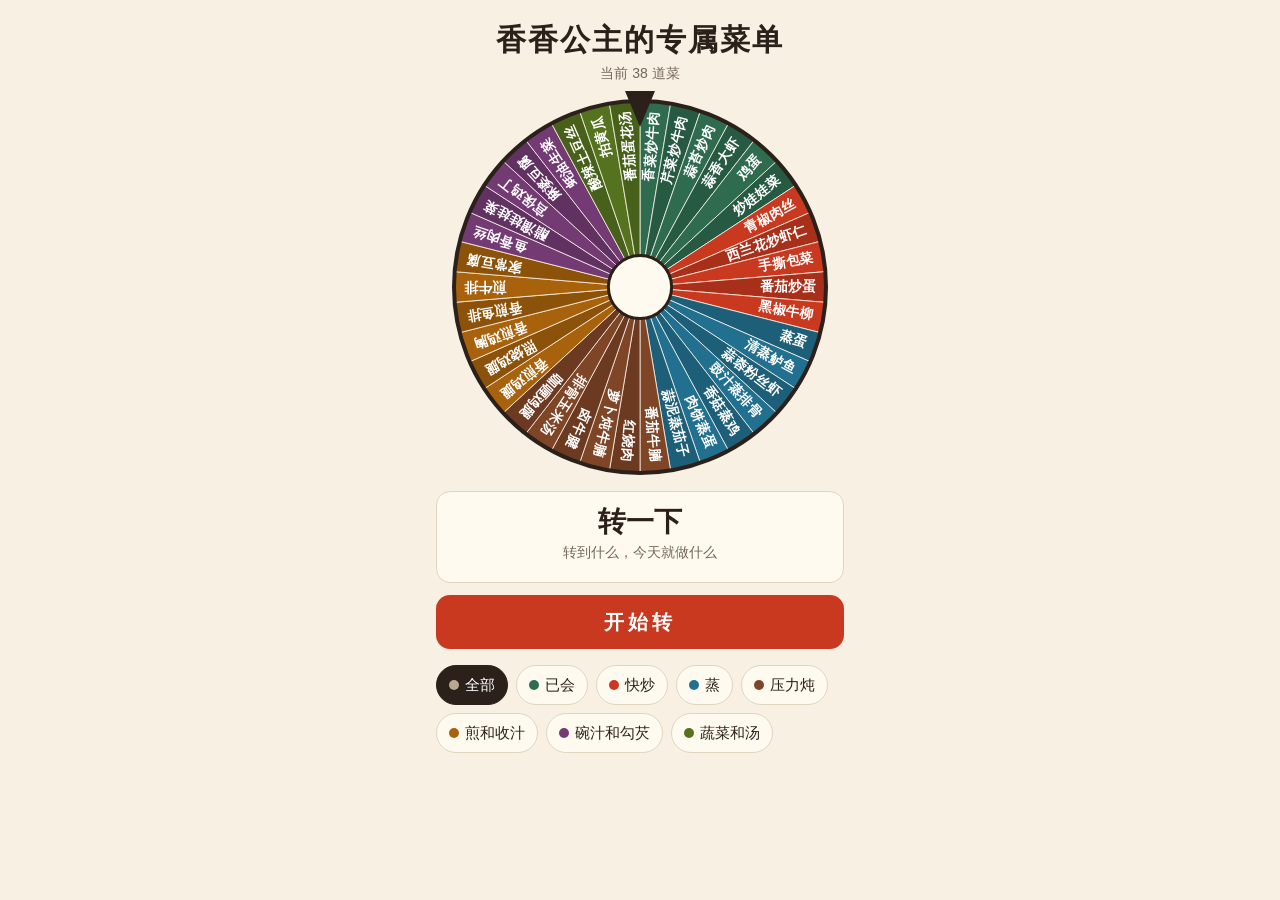
==== index.html @ 1a9fc50e "Rename page and remove ulcer filter Co-Authored-By: Claude Opus 5.5 <noreply@anthropic.com>" ====
<!doctype html>
<html lang="zh-CN">
<head>
<meta charset="utf-8">
<meta name="viewport" content="width=device-width, initial-scale=1, viewport-fit=cover">
<title>香香公主的专属菜单</title>
<style>
  :root {
    --bg: #f7f0e3;
    --ink: #2b211a;
    --muted: #75675a;
    --card: #fffaf0;
    --line: #e2d5bf;
    --accent: #c8391f;
  }
  * { box-sizing: border-box; -webkit-tap-highlight-color: transparent; }
  html { -webkit-text-size-adjust: 100%; }
  body {
    margin: 0;
    background: var(--bg);
    color: var(--ink);
    font-family: -apple-system, BlinkMacSystemFont, "PingFang SC", "Microsoft YaHei", sans-serif;
  }
  main {
    max-width: 440px;
    margin: 0 auto;
    padding: 20px 16px calc(24px + env(safe-area-inset-bottom));
  }
  h1 { margin: 0; font-size: 30px; letter-spacing: 2px; text-align: center; }
  .count { margin: 4px 0 14px; color: var(--muted); font-size: 14px; text-align: center; }
  .wheel-wrap { position: relative; width: 100%; max-width: 380px; margin: 0 auto; }
  canvas { display: block; width: 100%; aspect-ratio: 1; }
  .pointer {
    position: absolute;
    top: -6px;
    left: 50%;
    width: 30px;
    height: 36px;
    transform: translateX(-50%);
    background: var(--ink);
    clip-path: polygon(0 0, 100% 0, 50% 100%);
  }
  .result {
    min-height: 92px;
    margin-top: 14px;
    padding: 12px 16px;
    background: var(--card);
    border: 1px solid var(--line);
    border-radius: 14px;
    text-align: center;
  }
  .result .name { font-size: 28px; font-weight: 700; line-height: 1.3; }
  .result .sub { margin-top: 2px; color: var(--muted); font-size: 14px; line-height: 1.5; }
  #spin {
    width: 100%;
    height: 54px;
    margin-top: 12px;
    border: 0;
    border-radius: 14px;
    background: var(--accent);
    color: #fff;
    font: inherit;
    font-size: 20px;
    font-weight: 700;
    letter-spacing: 4px;
  }
  #spin:disabled { opacity: .55; }
  .chips { display: flex; flex-wrap: wrap; gap: 8px; margin-top: 16px; }
  .chip {
    display: inline-flex;
    align-items: center;
    gap: 6px;
    min-height: 40px;
    padding: 0 12px;
    border: 1px solid var(--line);
    border-radius: 20px;
    background: var(--card);
    color: var(--ink);
    font: inherit;
    font-size: 15px;
  }
  .chip i { width: 10px; height: 10px; border-radius: 50%; background: var(--c); }
  .chip[aria-pressed="true"] { background: var(--ink); border-color: var(--ink); color: #fff; }
  .chip:disabled { opacity: .55; }
  :focus-visible { outline: 3px solid #2b7a99; outline-offset: 2px; }
</style>
</head>
<body>
<main>
  <h1>香香公主的专属菜单</h1>
  <p class="count" id="count"></p>

  <div class="wheel-wrap">
    <canvas id="wheel" role="img" aria-label="菜品转盘"></canvas>
    <div class="pointer" aria-hidden="true"></div>
  </div>

  <div class="result" aria-live="polite">
    <div class="name" id="name">转一下</div>
    <div class="sub" id="sub">转到什么，今天就做什么</div>
  </div>

  <button id="spin" type="button">开始转</button>

  <div class="chips" id="chips"></div>
</main>

<script>
const CATEGORIES = [
  { name: "已会", color: "#2f6b4f", dishes: ["香菜炒牛肉", "芹菜炒牛肉", "蒜苔炒肉", "蒜香大虾", "鸡蛋", "炒娃娃菜"] },
  { name: "快炒", color: "#c8391f", dishes: ["青椒肉丝", "西兰花炒虾仁", "手撕包菜", "番茄炒蛋", "黑椒牛柳"] },
  { name: "蒸", color: "#22708f", dishes: ["蒸蛋", "清蒸鲈鱼", "蒜蓉粉丝虾", "豉汁蒸排骨", "香菇蒸鸡", "肉饼蒸蛋", "蒜泥蒸茄子"] },
  { name: "压力炖", color: "#7f4527", dishes: ["番茄牛腩", "红烧肉", "萝卜炖牛腩", "卤牛腱", "排骨玉米汤", "咖喱鸡腿"] },
  { name: "煎和收汁", color: "#a8620b", dishes: ["香煎鸡腿", "照烧鸡腿", "香煎鸡胸", "香煎鱼排", "煎牛排", "家常豆腐"] },
  { name: "碗汁和勾芡", color: "#743a74", dishes: ["鱼香肉丝", "醋溜娃娃菜", "宫保鸡丁", "麻婆豆腐", "蚝油生菜"] },
  { name: "蔬菜和汤", color: "#55721f", dishes: ["酸辣土豆丝", "拍黄瓜", "番茄蛋花汤"] },
];

const ALL_DISHES = CATEGORIES.flatMap(c => c.dishes.map(d => ({
  name: d,
  category: c.name,
  color: c.color,
})));

const TAU = Math.PI * 2;
const canvas = document.getElementById("wheel");
const ctx = canvas.getContext("2d");
const nameEl = document.getElementById("name");
const subEl = document.getElementById("sub");
const countEl = document.getElementById("count");
const spinBtn = document.getElementById("spin");
const chipsEl = document.getElementById("chips");

const state = { category: "全部", rot: 0, spinning: false, size: 0 };
let current = [];

function loadPrefs() {
  try {
    const saved = JSON.parse(localStorage.getItem("what-to-eat") || "{}");
    if (saved.category === "全部" || CATEGORIES.some(c => c.name === saved.category)) state.category = saved.category;
  } catch (e) {}
}

function savePrefs() {
  try {
    localStorage.setItem("what-to-eat", JSON.stringify({ category: state.category }));
  } catch (e) {}
}

function filterDishes() {
  current = ALL_DISHES.filter(d => state.category === "全部" || d.category === state.category);
  countEl.textContent = "当前 " + current.length + " 道菜";
}

function draw() {
  const size = state.size;
  if (!size) return;
  const c = size / 2, r = c - 4, n = current.length, step = TAU / n;
  ctx.setTransform(canvas.width / size, 0, 0, canvas.height / size, 0, 0);
  ctx.clearRect(0, 0, size, size);

  for (let i = 0; i < n; i++) {
    const a = -Math.PI / 2 + state.rot + i * step;
    ctx.beginPath();
    ctx.moveTo(c, c);
    ctx.arc(c, c, r, a, a + step);
    ctx.closePath();
    ctx.fillStyle = current[i].color;
    ctx.fill();
    if (i % 2) { ctx.fillStyle = "rgba(0,0,0,.16)"; ctx.fill(); }
    ctx.strokeStyle = "rgba(255,250,240,.75)";
    ctx.lineWidth = 1;
    ctx.stroke();

    const textEnd = r - 10;
    const textMax = textEnd - r * 0.24;
    const longest = Math.max(...current.map(d => d.name.length));
    let font = Math.min(20, textEnd * step / (1.15 + longest * step));
    ctx.save();
    ctx.translate(c, c);
    ctx.rotate(a + step / 2);
    ctx.textAlign = "right";
    ctx.textBaseline = "middle";
    ctx.fillStyle = "#fff";
    ctx.font = "600 " + font + "px -apple-system, 'PingFang SC', 'Microsoft YaHei', sans-serif";
    const w = ctx.measureText(current[i].name).width;
    if (w > textMax) {
      font = Math.max(9, font * textMax / w);
      ctx.font = "600 " + font + "px -apple-system, 'PingFang SC', 'Microsoft YaHei', sans-serif";
    }
    ctx.fillText(current[i].name, textEnd, 0);
    ctx.restore();
  }

  ctx.beginPath();
  ctx.arc(c, c, r, 0, TAU);
  ctx.strokeStyle = "#2b211a";
  ctx.lineWidth = 4;
  ctx.stroke();

  ctx.beginPath();
  ctx.arc(c, c, r * 0.17, 0, TAU);
  ctx.fillStyle = "#fffaf0";
  ctx.fill();
  ctx.strokeStyle = "#2b211a";
  ctx.lineWidth = 3;
  ctx.stroke();
}

function resize() {
  const size = canvas.getBoundingClientRect().width;
  if (!size) return;
  const dpr = Math.min(window.devicePixelRatio || 1, 3);
  state.size = size;
  canvas.width = Math.round(size * dpr);
  canvas.height = Math.round(size * dpr);
  draw();
}

function setBusy(busy) {
  state.spinning = busy;
  spinBtn.disabled = busy;
  chipsEl.querySelectorAll("button").forEach(b => { b.disabled = busy; });
  spinBtn.textContent = busy ? "转动中" : "再转一次";
}

function showResult(dish) {
  nameEl.textContent = dish.name;
  subEl.textContent = dish.category;
}

function resetResult() {
  nameEl.textContent = "转一下";
  subEl.textContent = "转到什么，今天就做什么";
  spinBtn.textContent = "开始转";
}

function spin() {
  if (state.spinning || !current.length) return;
  const n = current.length, step = TAU / n;
  const pick = Math.floor(Math.random() * n);
  const offset = (0.5 + (Math.random() - 0.5) * 0.7) * step;
  const reduced = window.matchMedia("(prefers-reduced-motion: reduce)").matches;
  const turns = reduced ? 0 : 5 + Math.floor(Math.random() * 3);
  const delta = (((-pick * step - offset - state.rot) % TAU) + TAU) % TAU;
  const start = state.rot;
  const distance = turns * TAU + delta;
  const duration = reduced ? 1 : 4200;
  const t0 = performance.now();

  setBusy(true);
  nameEl.textContent = "……";
  subEl.textContent = "看看今天吃什么";

  function frame(now) {
    const p = Math.min(1, (now - t0) / duration);
    state.rot = start + distance * (1 - Math.pow(1 - p, 4));
    draw();
    if (p < 1) { requestAnimationFrame(frame); return; }
    state.rot = ((state.rot % TAU) + TAU) % TAU;
    setBusy(false);
    showResult(current[pick]);
  }
  requestAnimationFrame(frame);
}

function renderChips() {
  chipsEl.innerHTML = "";
  [{ name: "全部", color: "#b9a88f" }].concat(CATEGORIES).forEach(cat => {
    const b = document.createElement("button");
    b.type = "button";
    b.className = "chip";
    b.setAttribute("aria-pressed", String(state.category === cat.name));
    b.style.setProperty("--c", cat.color);
    const dot = document.createElement("i");
    b.append(dot, cat.name);
    b.addEventListener("click", () => {
      state.category = cat.name;
      applyFilter();
      renderChips();
    });
    chipsEl.appendChild(b);
  });
}

function applyFilter() {
  filterDishes();
  savePrefs();
  resetResult();
  draw();
}

loadPrefs();
spinBtn.addEventListener("click", spin);
filterDishes();
renderChips();
resize();
if ("ResizeObserver" in window) new ResizeObserver(resize).observe(canvas);
else window.addEventListener("resize", resize);
</script>
</body>
</html>
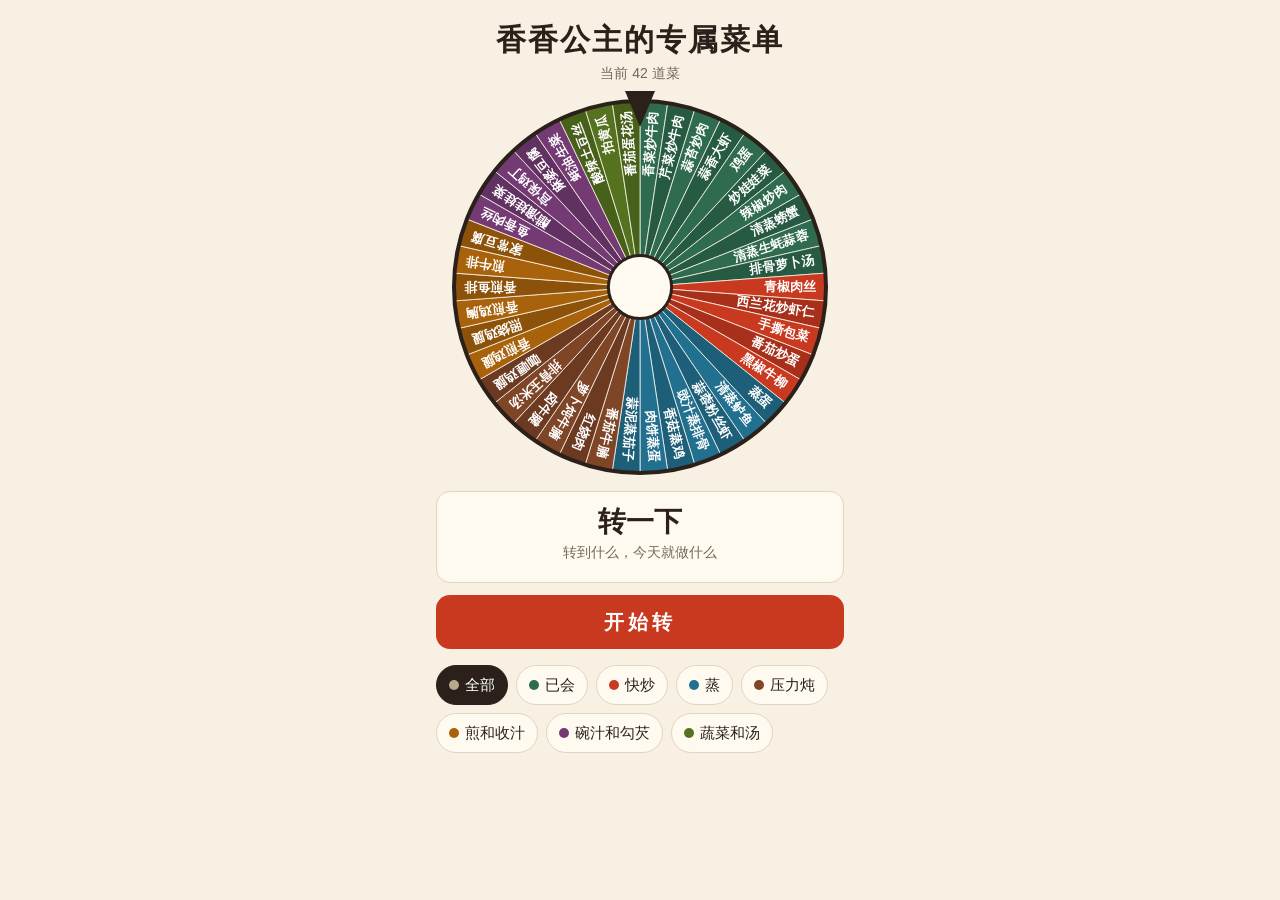
==== commit 4dd2da6b: "Add four dishes to the known menu" ====
--- a/index.html
+++ b/index.html
@@ -107,7 +107,7 @@
 
 <script>
 const CATEGORIES = [
-  { name: "已会", color: "#2f6b4f", dishes: ["香菜炒牛肉", "芹菜炒牛肉", "蒜苔炒肉", "蒜香大虾", "鸡蛋", "炒娃娃菜"] },
+  { name: "已会", color: "#2f6b4f", dishes: ["香菜炒牛肉", "芹菜炒牛肉", "蒜苔炒肉", "蒜香大虾", "鸡蛋", "炒娃娃菜", "辣椒炒肉", "清蒸螃蟹", "清蒸生蚝蒜蓉", "排骨萝卜汤"] },
   { name: "快炒", color: "#c8391f", dishes: ["青椒肉丝", "西兰花炒虾仁", "手撕包菜", "番茄炒蛋", "黑椒牛柳"] },
   { name: "蒸", color: "#22708f", dishes: ["蒸蛋", "清蒸鲈鱼", "蒜蓉粉丝虾", "豉汁蒸排骨", "香菇蒸鸡", "肉饼蒸蛋", "蒜泥蒸茄子"] },
   { name: "压力炖", color: "#7f4527", dishes: ["番茄牛腩", "红烧肉", "萝卜炖牛腩", "卤牛腱", "排骨玉米汤", "咖喱鸡腿"] },
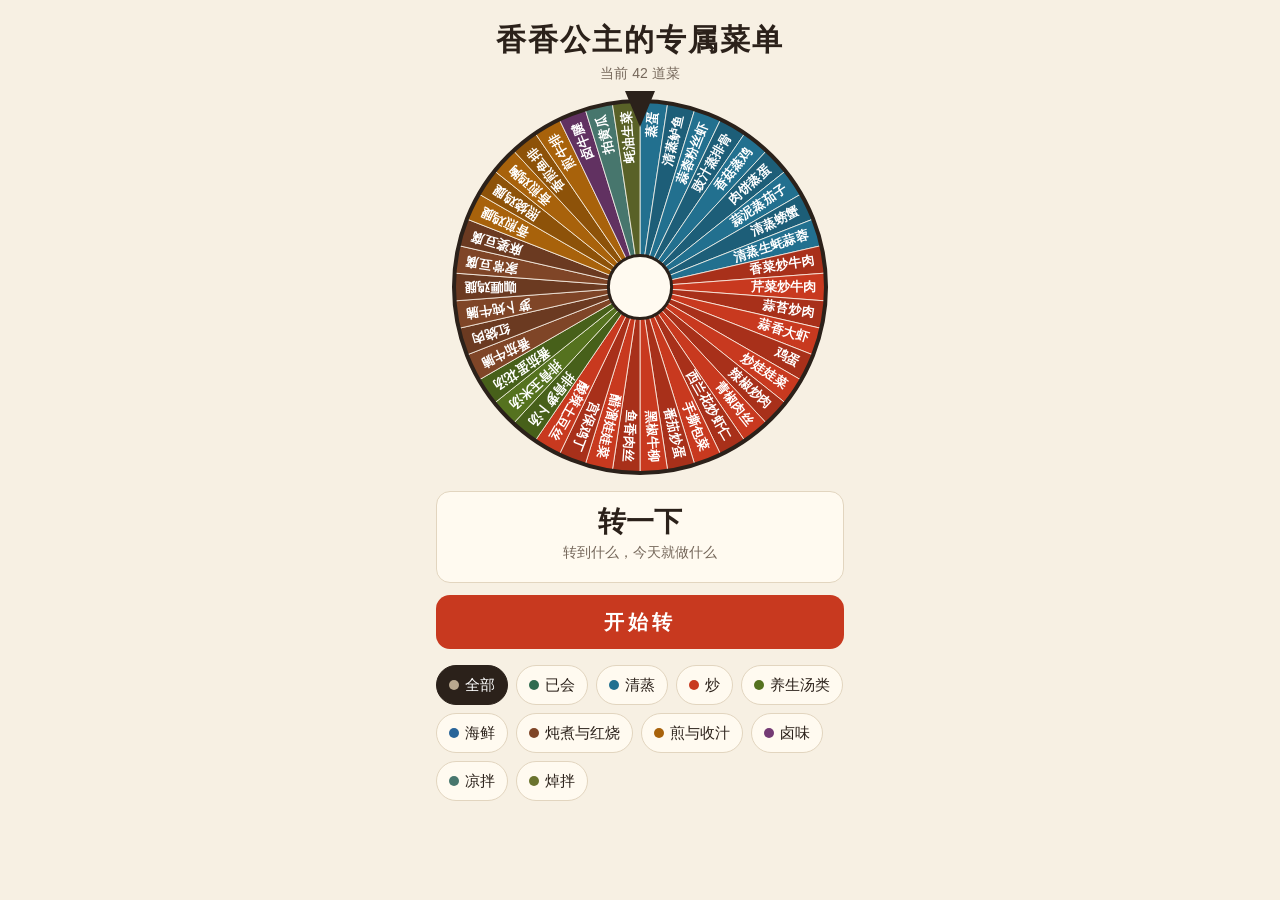
==== commit 3c658be5: "Categorize dishes and add photos and recipes" ====
--- a/index.html
+++ b/index.html
@@ -51,6 +51,28 @@
   }
   .result .name { font-size: 28px; font-weight: 700; line-height: 1.3; }
   .result .sub { margin-top: 2px; color: var(--muted); font-size: 14px; line-height: 1.5; }
+  .result .photo {
+    display: block;
+    width: 100%;
+    max-width: 240px;
+    aspect-ratio: 1;
+    margin: 10px auto 0;
+    border-radius: 10px;
+    object-fit: cover;
+  }
+  .result .photo[hidden] { display: none; }
+  .recipe {
+    margin-top: 12px;
+    padding-top: 10px;
+    border-top: 1px solid var(--line);
+    text-align: left;
+    line-height: 1.55;
+    overflow-wrap: anywhere;
+  }
+  .recipe summary { cursor: pointer; font-weight: 700; }
+  .recipe ol { margin: 8px 0; padding-left: 24px; }
+  .recipe li + li { margin-top: 5px; }
+  .recipe a { color: #245d75; font-size: 14px; }
   #spin {
     width: 100%;
     height: 54px;
@@ -95,9 +117,17 @@
     <div class="pointer" aria-hidden="true"></div>
   </div>
 
-  <div class="result" aria-live="polite">
-    <div class="name" id="name">转一下</div>
-    <div class="sub" id="sub">转到什么，今天就做什么</div>
+  <div class="result">
+    <div aria-live="polite">
+      <div class="name" id="name">转一下</div>
+      <div class="sub" id="sub">转到什么，今天就做什么</div>
+    </div>
+    <img class="photo" id="dish-photo" alt="" decoding="async" hidden>
+    <details class="recipe" id="recipe" hidden>
+      <summary>制作步骤</summary>
+      <ol id="recipe-steps"></ol>
+      <a id="recipe-source" target="_blank" rel="noopener noreferrer">查看参考菜谱</a>
+    </details>
   </div>
 
   <button id="spin" type="button">开始转</button>
@@ -105,28 +135,106 @@
   <div class="chips" id="chips"></div>
 </main>
 
+<script src="./recipe-steps.js"></script>
 <script>
-const CATEGORIES = [
-  { name: "已会", color: "#2f6b4f", dishes: ["香菜炒牛肉", "芹菜炒牛肉", "蒜苔炒肉", "蒜香大虾", "鸡蛋", "炒娃娃菜", "辣椒炒肉", "清蒸螃蟹", "清蒸生蚝蒜蓉", "排骨萝卜汤"] },
-  { name: "快炒", color: "#c8391f", dishes: ["青椒肉丝", "西兰花炒虾仁", "手撕包菜", "番茄炒蛋", "黑椒牛柳"] },
-  { name: "蒸", color: "#22708f", dishes: ["蒸蛋", "清蒸鲈鱼", "蒜蓉粉丝虾", "豉汁蒸排骨", "香菇蒸鸡", "肉饼蒸蛋", "蒜泥蒸茄子"] },
-  { name: "压力炖", color: "#7f4527", dishes: ["番茄牛腩", "红烧肉", "萝卜炖牛腩", "卤牛腱", "排骨玉米汤", "咖喱鸡腿"] },
-  { name: "煎和收汁", color: "#a8620b", dishes: ["香煎鸡腿", "照烧鸡腿", "香煎鸡胸", "香煎鱼排", "煎牛排", "家常豆腐"] },
-  { name: "碗汁和勾芡", color: "#743a74", dishes: ["鱼香肉丝", "醋溜娃娃菜", "宫保鸡丁", "麻婆豆腐", "蚝油生菜"] },
-  { name: "蔬菜和汤", color: "#55721f", dishes: ["酸辣土豆丝", "拍黄瓜", "番茄蛋花汤"] },
+const COOKING_CATEGORIES = [
+  { name: "清蒸", color: "#22708f", dishes: [
+    "蒸蛋", "清蒸鲈鱼", "蒜蓉粉丝虾", "豉汁蒸排骨", "香菇蒸鸡", "肉饼蒸蛋", "蒜泥蒸茄子", "清蒸螃蟹", "清蒸生蚝蒜蓉",
+  ] },
+  { name: "炒", color: "#c8391f", dishes: [
+    "香菜炒牛肉", "芹菜炒牛肉", "蒜苔炒肉", "蒜香大虾", "鸡蛋", "炒娃娃菜", "辣椒炒肉", "青椒肉丝",
+    "西兰花炒虾仁", "手撕包菜", "番茄炒蛋", "黑椒牛柳", "鱼香肉丝", "醋溜娃娃菜", "宫保鸡丁", "酸辣土豆丝",
+  ] },
+  { name: "养生汤类", color: "#55721f", dishes: ["排骨萝卜汤", "排骨玉米汤", "番茄蛋花汤"] },
+  { name: "炖煮与红烧", color: "#7f4527", dishes: [
+    "番茄牛腩", "红烧肉", "萝卜炖牛腩", "咖喱鸡腿", "家常豆腐", "麻婆豆腐",
+  ] },
+  { name: "煎与收汁", color: "#a8620b", dishes: ["香煎鸡腿", "照烧鸡腿", "香煎鸡胸", "香煎鱼排", "煎牛排"] },
+  { name: "卤味", color: "#743a74", dishes: ["卤牛腱"] },
+  { name: "凉拌", color: "#47766d", dishes: ["拍黄瓜"] },
+  { name: "焯拌", color: "#6a732e", dishes: ["蚝油生菜"] },
 ];
 
-const ALL_DISHES = CATEGORIES.flatMap(c => c.dishes.map(d => ({
-  name: d,
-  category: c.name,
-  color: c.color,
-})));
+const SEAFOOD = new Set([
+  "蒜香大虾", "西兰花炒虾仁", "清蒸鲈鱼", "蒜蓉粉丝虾", "清蒸螃蟹", "清蒸生蚝蒜蓉", "香煎鱼排",
+]);
+
+const KNOWN_DISHES = new Set([
+  "香菜炒牛肉", "芹菜炒牛肉", "蒜苔炒肉", "蒜香大虾", "鸡蛋", "炒娃娃菜", "辣椒炒肉",
+  "清蒸螃蟹", "清蒸生蚝蒜蓉", "排骨萝卜汤",
+]);
+
+const FILTERS = [
+  { name: "全部", color: "#b9a88f" },
+  { name: "已会", color: "#2f6b4f" },
+  ...COOKING_CATEGORIES.slice(0, 3),
+  { name: "海鲜", color: "#286499" },
+  ...COOKING_CATEGORIES.slice(3),
+];
+
+const ALL_DISHES = COOKING_CATEGORIES.flatMap(({name, color, dishes}) =>
+  dishes.map(dish => {
+    const categories = [name];
+    if (SEAFOOD.has(dish)) categories.push("海鲜");
+    if (KNOWN_DISHES.has(dish)) categories.push("已会");
+    return { name: dish, categories, color };
+  })
+);
+
+const DISH_PHOTOS = new Map([
+  ["香菜炒牛肉", "cilantro-beef"],
+  ["芹菜炒牛肉", "celery-beef"],
+  ["蒜苔炒肉", "garlic-scapes-pork"],
+  ["蒜香大虾", "garlic-prawns"],
+  ["鸡蛋", "eggs"],
+  ["炒娃娃菜", "baby-napa"],
+  ["辣椒炒肉", "chili-pork"],
+  ["清蒸螃蟹", "steamed-crab"],
+  ["清蒸生蚝蒜蓉", "garlic-oysters"],
+  ["排骨萝卜汤", "pork-rib-daikon-soup"],
+  ["青椒肉丝", "pepper-pork"],
+  ["西兰花炒虾仁", "broccoli-shrimp"],
+  ["手撕包菜", "torn-cabbage"],
+  ["番茄炒蛋", "tomato-eggs"],
+  ["黑椒牛柳", "black-pepper-beef"],
+  ["蒸蛋", "egg-custard"],
+  ["清蒸鲈鱼", "steamed-sea-bass"],
+  ["蒜蓉粉丝虾", "vermicelli-shrimp"],
+  ["豉汁蒸排骨", "black-bean-ribs"],
+  ["香菇蒸鸡", "shiitake-chicken"],
+  ["肉饼蒸蛋", "steamed-pork-patty-egg"],
+  ["蒜泥蒸茄子", "steamed-garlic-eggplant"],
+  ["番茄牛腩", "tomato-brisket"],
+  ["红烧肉", "red-braised-pork"],
+  ["萝卜炖牛腩", "daikon-brisket"],
+  ["卤牛腱", "soy-braised-beef-shank"],
+  ["排骨玉米汤", "pork-rib-corn-soup"],
+  ["咖喱鸡腿", "curry-chicken-legs"],
+  ["香煎鸡腿", "pan-fried-chicken-thigh"],
+  ["照烧鸡腿", "teriyaki-chicken-thigh"],
+  ["香煎鸡胸", "pan-fried-chicken-breast"],
+  ["香煎鱼排", "pan-fried-fish"],
+  ["煎牛排", "pan-seared-steak"],
+  ["家常豆腐", "home-style-tofu"],
+  ["鱼香肉丝", "yu-xiang-pork"],
+  ["醋溜娃娃菜", "vinegar-napa"],
+  ["宫保鸡丁", "kung-pao-chicken"],
+  ["麻婆豆腐", "mapo-tofu"],
+  ["蚝油生菜", "oyster-sauce-lettuce"],
+  ["酸辣土豆丝", "hot-sour-potatoes"],
+  ["拍黄瓜", "smashed-cucumber"],
+  ["番茄蛋花汤", "tomato-egg-drop-soup"],
+]);
 
 const TAU = Math.PI * 2;
 const canvas = document.getElementById("wheel");
 const ctx = canvas.getContext("2d");
 const nameEl = document.getElementById("name");
 const subEl = document.getElementById("sub");
+const photoEl = document.getElementById("dish-photo");
+const recipeEl = document.getElementById("recipe");
+const stepsEl = document.getElementById("recipe-steps");
+const sourceEl = document.getElementById("recipe-source");
 const countEl = document.getElementById("count");
 const spinBtn = document.getElementById("spin");
 const chipsEl = document.getElementById("chips");
@@ -137,7 +245,11 @@
 function loadPrefs() {
   try {
     const saved = JSON.parse(localStorage.getItem("what-to-eat") || "{}");
-    if (saved.category === "全部" || CATEGORIES.some(c => c.name === saved.category)) state.category = saved.category;
+    const renamed = new Map([
+      ["快炒", "炒"], ["蒸", "清蒸"], ["压力炖", "炖煮与红烧"], ["煎和收汁", "煎与收汁"],
+    ]);
+    const category = renamed.get(saved.category) || saved.category;
+    if (FILTERS.some(filter => filter.name === category)) state.category = category;
   } catch (e) {}
 }
 
@@ -148,7 +260,7 @@
 }
 
 function filterDishes() {
-  current = ALL_DISHES.filter(d => state.category === "全部" || d.category === state.category);
+  current = ALL_DISHES.filter(d => state.category === "全部" || d.categories.includes(state.category));
   countEl.textContent = "当前 " + current.length + " 道菜";
 }
 
@@ -226,10 +338,34 @@
 
 function showResult(dish) {
   nameEl.textContent = dish.name;
-  subEl.textContent = dish.category;
+  subEl.textContent = dish.categories.join(" · ");
+  const photo = DISH_PHOTOS.get(dish.name);
+  if (photo) photoEl.src = "./photos/" + photo + ".webp";
+  const steps = RECIPE_STEPS[photo];
+  if (steps) {
+    stepsEl.replaceChildren(...steps.map(step => {
+      const item = document.createElement("li");
+      item.textContent = step;
+      return item;
+    }));
+    sourceEl.href = RECIPE_SOURCES[photo];
+    recipeEl.hidden = false;
+  }
+}
+
+function hidePhoto() {
+  photoEl.hidden = true;
+  photoEl.removeAttribute("src");
+}
+
+function hideDishDetails() {
+  hidePhoto();
+  recipeEl.hidden = true;
+  recipeEl.open = false;
 }
 
 function resetResult() {
+  hideDishDetails();
   nameEl.textContent = "转一下";
   subEl.textContent = "转到什么，今天就做什么";
   spinBtn.textContent = "开始转";
@@ -249,6 +385,7 @@
   const t0 = performance.now();
 
   setBusy(true);
+  hideDishDetails();
   nameEl.textContent = "……";
   subEl.textContent = "看看今天吃什么";
 
@@ -266,7 +403,7 @@
 
 function renderChips() {
   chipsEl.innerHTML = "";
-  [{ name: "全部", color: "#b9a88f" }].concat(CATEGORIES).forEach(cat => {
+  FILTERS.forEach(cat => {
     const b = document.createElement("button");
     b.type = "button";
     b.className = "chip";
@@ -291,6 +428,10 @@
 }
 
 loadPrefs();
+photoEl.addEventListener("load", () => {
+  photoEl.hidden = !photoEl.hasAttribute("src") || !photoEl.naturalWidth;
+});
+photoEl.addEventListener("error", hidePhoto);
 spinBtn.addEventListener("click", spin);
 filterDishes();
 renderChips();
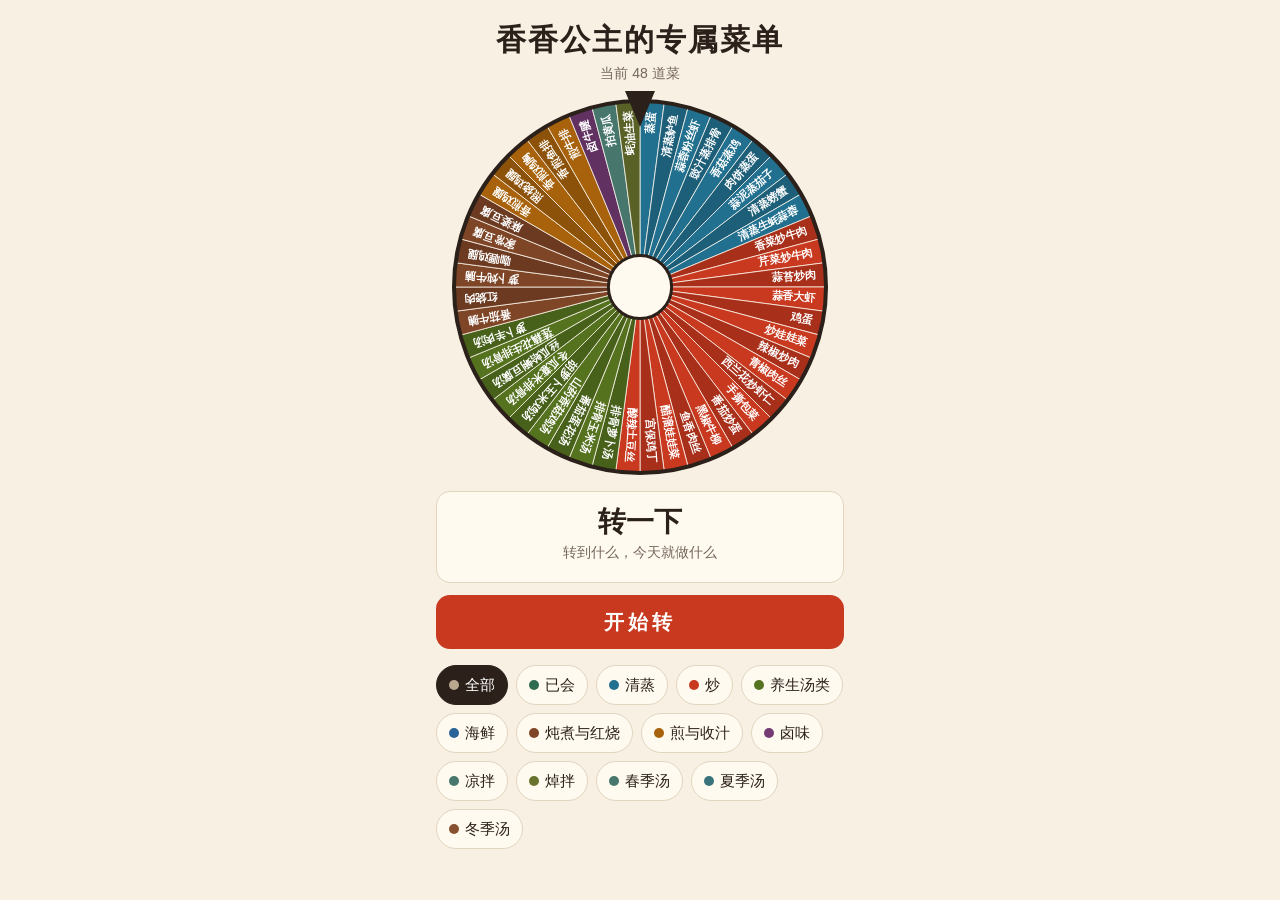
==== commit 075c5f98: "Add six seasonal soup recipes and filters" ====
--- a/index.html
+++ b/index.html
@@ -145,7 +145,10 @@
     "香菜炒牛肉", "芹菜炒牛肉", "蒜苔炒肉", "蒜香大虾", "鸡蛋", "炒娃娃菜", "辣椒炒肉", "青椒肉丝",
     "西兰花炒虾仁", "手撕包菜", "番茄炒蛋", "黑椒牛柳", "鱼香肉丝", "醋溜娃娃菜", "宫保鸡丁", "酸辣土豆丝",
   ] },
-  { name: "养生汤类", color: "#55721f", dishes: ["排骨萝卜汤", "排骨玉米汤", "番茄蛋花汤"] },
+  { name: "养生汤类", color: "#55721f", dishes: [
+    "排骨萝卜汤", "排骨玉米汤", "番茄蛋花汤", "山药香菇鸡汤", "胡萝卜玉米鸡汤",
+    "冬瓜薏米排骨汤", "丝瓜蛤蜊豆腐汤", "莲藕花生排骨汤", "萝卜羊肉汤",
+  ] },
   { name: "炖煮与红烧", color: "#7f4527", dishes: [
     "番茄牛腩", "红烧肉", "萝卜炖牛腩", "咖喱鸡腿", "家常豆腐", "麻婆豆腐",
   ] },
@@ -156,8 +159,14 @@
 ];
 
 const SEAFOOD = new Set([
-  "蒜香大虾", "西兰花炒虾仁", "清蒸鲈鱼", "蒜蓉粉丝虾", "清蒸螃蟹", "清蒸生蚝蒜蓉", "香煎鱼排",
+  "蒜香大虾", "西兰花炒虾仁", "清蒸鲈鱼", "蒜蓉粉丝虾", "清蒸螃蟹", "清蒸生蚝蒜蓉", "香煎鱼排", "丝瓜蛤蜊豆腐汤",
 ]);
+
+const SEASONAL_SOUPS = [
+  { name: "春季汤", color: "#47766d", dishes: ["山药香菇鸡汤", "胡萝卜玉米鸡汤"] },
+  { name: "夏季汤", color: "#39747d", dishes: ["冬瓜薏米排骨汤", "丝瓜蛤蜊豆腐汤"] },
+  { name: "冬季汤", color: "#88502e", dishes: ["莲藕花生排骨汤", "萝卜羊肉汤"] },
+];
 
 const KNOWN_DISHES = new Set([
   "香菜炒牛肉", "芹菜炒牛肉", "蒜苔炒肉", "蒜香大虾", "鸡蛋", "炒娃娃菜", "辣椒炒肉",
@@ -170,6 +179,7 @@
   ...COOKING_CATEGORIES.slice(0, 3),
   { name: "海鲜", color: "#286499" },
   ...COOKING_CATEGORIES.slice(3),
+  ...SEASONAL_SOUPS,
 ];
 
 const ALL_DISHES = COOKING_CATEGORIES.flatMap(({name, color, dishes}) =>
@@ -177,6 +187,8 @@
     const categories = [name];
     if (SEAFOOD.has(dish)) categories.push("海鲜");
     if (KNOWN_DISHES.has(dish)) categories.push("已会");
+    const season = SEASONAL_SOUPS.find(filter => filter.dishes.includes(dish));
+    if (season) categories.push(season.name);
     return { name: dish, categories, color };
   })
 );
@@ -224,6 +236,12 @@
   ["酸辣土豆丝", "hot-sour-potatoes"],
   ["拍黄瓜", "smashed-cucumber"],
   ["番茄蛋花汤", "tomato-egg-drop-soup"],
+  ["山药香菇鸡汤", "yam-shiitake-chicken-soup"],
+  ["胡萝卜玉米鸡汤", "carrot-corn-chicken-soup"],
+  ["冬瓜薏米排骨汤", "winter-melon-job-tears-rib-soup"],
+  ["丝瓜蛤蜊豆腐汤", "loofah-clam-tofu-soup"],
+  ["莲藕花生排骨汤", "lotus-peanut-rib-soup"],
+  ["萝卜羊肉汤", "daikon-lamb-soup"],
 ]);
 
 const TAU = Math.PI * 2;
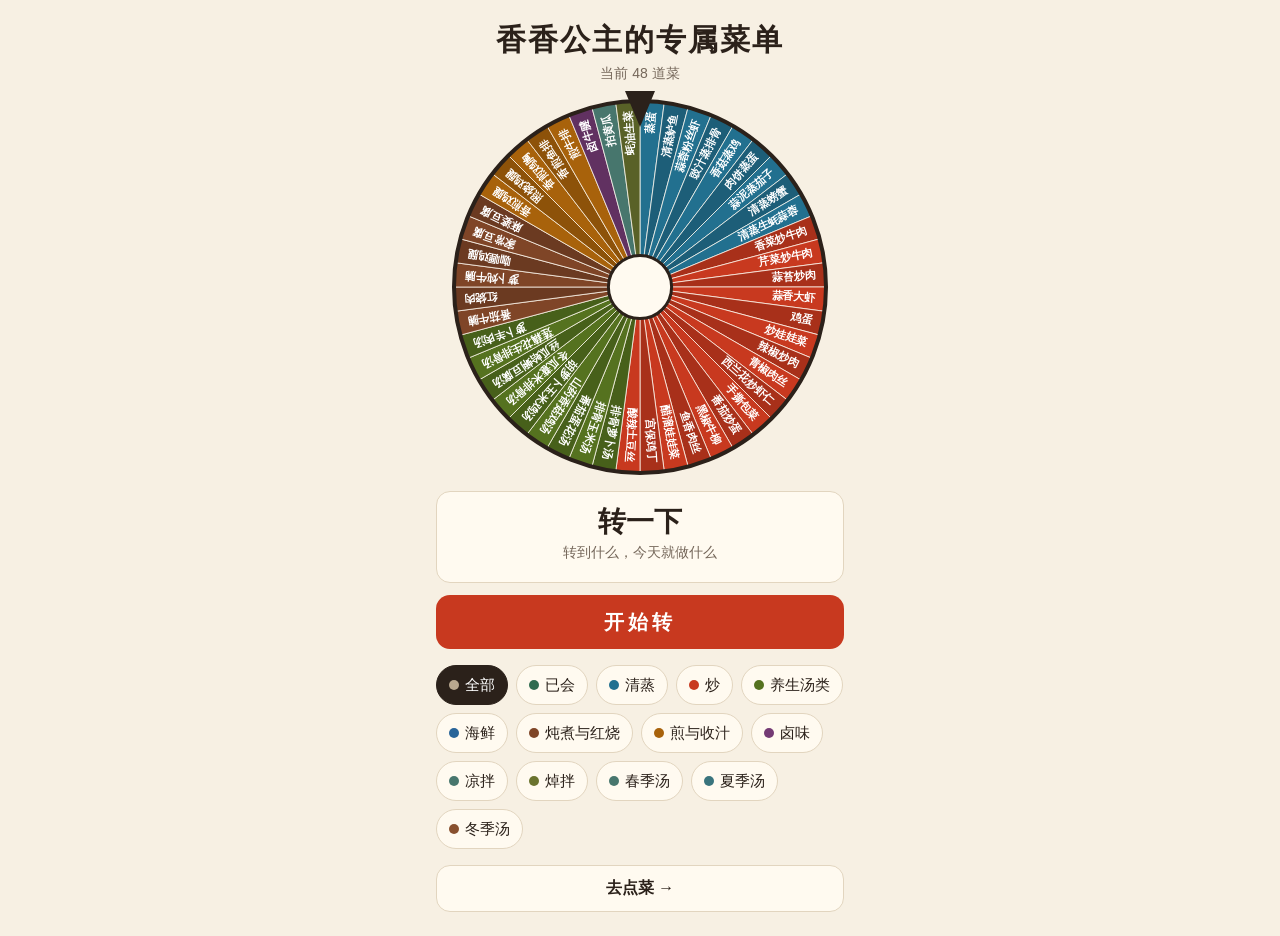
==== commit 471309d5: "Add online menu ordering preview and WeChat notification worker" ====
--- a/index.html
+++ b/index.html
@@ -104,6 +104,18 @@
   .chip i { width: 10px; height: 10px; border-radius: 50%; background: var(--c); }
   .chip[aria-pressed="true"] { background: var(--ink); border-color: var(--ink); color: #fff; }
   .chip:disabled { opacity: .55; }
+  .order-entry {
+    display: block;
+    margin-top: 16px;
+    padding: 12px;
+    border: 1px solid var(--line);
+    border-radius: 14px;
+    background: var(--card);
+    color: var(--ink);
+    font-weight: 700;
+    text-align: center;
+    text-decoration: none;
+  }
   :focus-visible { outline: 3px solid #2b7a99; outline-offset: 2px; }
 </style>
 </head>
@@ -133,117 +145,12 @@
   <button id="spin" type="button">开始转</button>
 
   <div class="chips" id="chips"></div>
+  <a class="order-entry" href="./order.html">去点菜 →</a>
 </main>
 
 <script src="./recipe-steps.js"></script>
+<script src="./catalog.js"></script>
 <script>
-const COOKING_CATEGORIES = [
-  { name: "清蒸", color: "#22708f", dishes: [
-    "蒸蛋", "清蒸鲈鱼", "蒜蓉粉丝虾", "豉汁蒸排骨", "香菇蒸鸡", "肉饼蒸蛋", "蒜泥蒸茄子", "清蒸螃蟹", "清蒸生蚝蒜蓉",
-  ] },
-  { name: "炒", color: "#c8391f", dishes: [
-    "香菜炒牛肉", "芹菜炒牛肉", "蒜苔炒肉", "蒜香大虾", "鸡蛋", "炒娃娃菜", "辣椒炒肉", "青椒肉丝",
-    "西兰花炒虾仁", "手撕包菜", "番茄炒蛋", "黑椒牛柳", "鱼香肉丝", "醋溜娃娃菜", "宫保鸡丁", "酸辣土豆丝",
-  ] },
-  { name: "养生汤类", color: "#55721f", dishes: [
-    "排骨萝卜汤", "排骨玉米汤", "番茄蛋花汤", "山药香菇鸡汤", "胡萝卜玉米鸡汤",
-    "冬瓜薏米排骨汤", "丝瓜蛤蜊豆腐汤", "莲藕花生排骨汤", "萝卜羊肉汤",
-  ] },
-  { name: "炖煮与红烧", color: "#7f4527", dishes: [
-    "番茄牛腩", "红烧肉", "萝卜炖牛腩", "咖喱鸡腿", "家常豆腐", "麻婆豆腐",
-  ] },
-  { name: "煎与收汁", color: "#a8620b", dishes: ["香煎鸡腿", "照烧鸡腿", "香煎鸡胸", "香煎鱼排", "煎牛排"] },
-  { name: "卤味", color: "#743a74", dishes: ["卤牛腱"] },
-  { name: "凉拌", color: "#47766d", dishes: ["拍黄瓜"] },
-  { name: "焯拌", color: "#6a732e", dishes: ["蚝油生菜"] },
-];
-
-const SEAFOOD = new Set([
-  "蒜香大虾", "西兰花炒虾仁", "清蒸鲈鱼", "蒜蓉粉丝虾", "清蒸螃蟹", "清蒸生蚝蒜蓉", "香煎鱼排", "丝瓜蛤蜊豆腐汤",
-]);
-
-const SEASONAL_SOUPS = [
-  { name: "春季汤", color: "#47766d", dishes: ["山药香菇鸡汤", "胡萝卜玉米鸡汤"] },
-  { name: "夏季汤", color: "#39747d", dishes: ["冬瓜薏米排骨汤", "丝瓜蛤蜊豆腐汤"] },
-  { name: "冬季汤", color: "#88502e", dishes: ["莲藕花生排骨汤", "萝卜羊肉汤"] },
-];
-
-const KNOWN_DISHES = new Set([
-  "香菜炒牛肉", "芹菜炒牛肉", "蒜苔炒肉", "蒜香大虾", "鸡蛋", "炒娃娃菜", "辣椒炒肉",
-  "清蒸螃蟹", "清蒸生蚝蒜蓉", "排骨萝卜汤",
-]);
-
-const FILTERS = [
-  { name: "全部", color: "#b9a88f" },
-  { name: "已会", color: "#2f6b4f" },
-  ...COOKING_CATEGORIES.slice(0, 3),
-  { name: "海鲜", color: "#286499" },
-  ...COOKING_CATEGORIES.slice(3),
-  ...SEASONAL_SOUPS,
-];
-
-const ALL_DISHES = COOKING_CATEGORIES.flatMap(({name, color, dishes}) =>
-  dishes.map(dish => {
-    const categories = [name];
-    if (SEAFOOD.has(dish)) categories.push("海鲜");
-    if (KNOWN_DISHES.has(dish)) categories.push("已会");
-    const season = SEASONAL_SOUPS.find(filter => filter.dishes.includes(dish));
-    if (season) categories.push(season.name);
-    return { name: dish, categories, color };
-  })
-);
-
-const DISH_PHOTOS = new Map([
-  ["香菜炒牛肉", "cilantro-beef"],
-  ["芹菜炒牛肉", "celery-beef"],
-  ["蒜苔炒肉", "garlic-scapes-pork"],
-  ["蒜香大虾", "garlic-prawns"],
-  ["鸡蛋", "eggs"],
-  ["炒娃娃菜", "baby-napa"],
-  ["辣椒炒肉", "chili-pork"],
-  ["清蒸螃蟹", "steamed-crab"],
-  ["清蒸生蚝蒜蓉", "garlic-oysters"],
-  ["排骨萝卜汤", "pork-rib-daikon-soup"],
-  ["青椒肉丝", "pepper-pork"],
-  ["西兰花炒虾仁", "broccoli-shrimp"],
-  ["手撕包菜", "torn-cabbage"],
-  ["番茄炒蛋", "tomato-eggs"],
-  ["黑椒牛柳", "black-pepper-beef"],
-  ["蒸蛋", "egg-custard"],
-  ["清蒸鲈鱼", "steamed-sea-bass"],
-  ["蒜蓉粉丝虾", "vermicelli-shrimp"],
-  ["豉汁蒸排骨", "black-bean-ribs"],
-  ["香菇蒸鸡", "shiitake-chicken"],
-  ["肉饼蒸蛋", "steamed-pork-patty-egg"],
-  ["蒜泥蒸茄子", "steamed-garlic-eggplant"],
-  ["番茄牛腩", "tomato-brisket"],
-  ["红烧肉", "red-braised-pork"],
-  ["萝卜炖牛腩", "daikon-brisket"],
-  ["卤牛腱", "soy-braised-beef-shank"],
-  ["排骨玉米汤", "pork-rib-corn-soup"],
-  ["咖喱鸡腿", "curry-chicken-legs"],
-  ["香煎鸡腿", "pan-fried-chicken-thigh"],
-  ["照烧鸡腿", "teriyaki-chicken-thigh"],
-  ["香煎鸡胸", "pan-fried-chicken-breast"],
-  ["香煎鱼排", "pan-fried-fish"],
-  ["煎牛排", "pan-seared-steak"],
-  ["家常豆腐", "home-style-tofu"],
-  ["鱼香肉丝", "yu-xiang-pork"],
-  ["醋溜娃娃菜", "vinegar-napa"],
-  ["宫保鸡丁", "kung-pao-chicken"],
-  ["麻婆豆腐", "mapo-tofu"],
-  ["蚝油生菜", "oyster-sauce-lettuce"],
-  ["酸辣土豆丝", "hot-sour-potatoes"],
-  ["拍黄瓜", "smashed-cucumber"],
-  ["番茄蛋花汤", "tomato-egg-drop-soup"],
-  ["山药香菇鸡汤", "yam-shiitake-chicken-soup"],
-  ["胡萝卜玉米鸡汤", "carrot-corn-chicken-soup"],
-  ["冬瓜薏米排骨汤", "winter-melon-job-tears-rib-soup"],
-  ["丝瓜蛤蜊豆腐汤", "loofah-clam-tofu-soup"],
-  ["莲藕花生排骨汤", "lotus-peanut-rib-soup"],
-  ["萝卜羊肉汤", "daikon-lamb-soup"],
-]);
-
 const TAU = Math.PI * 2;
 const canvas = document.getElementById("wheel");
 const ctx = canvas.getContext("2d");
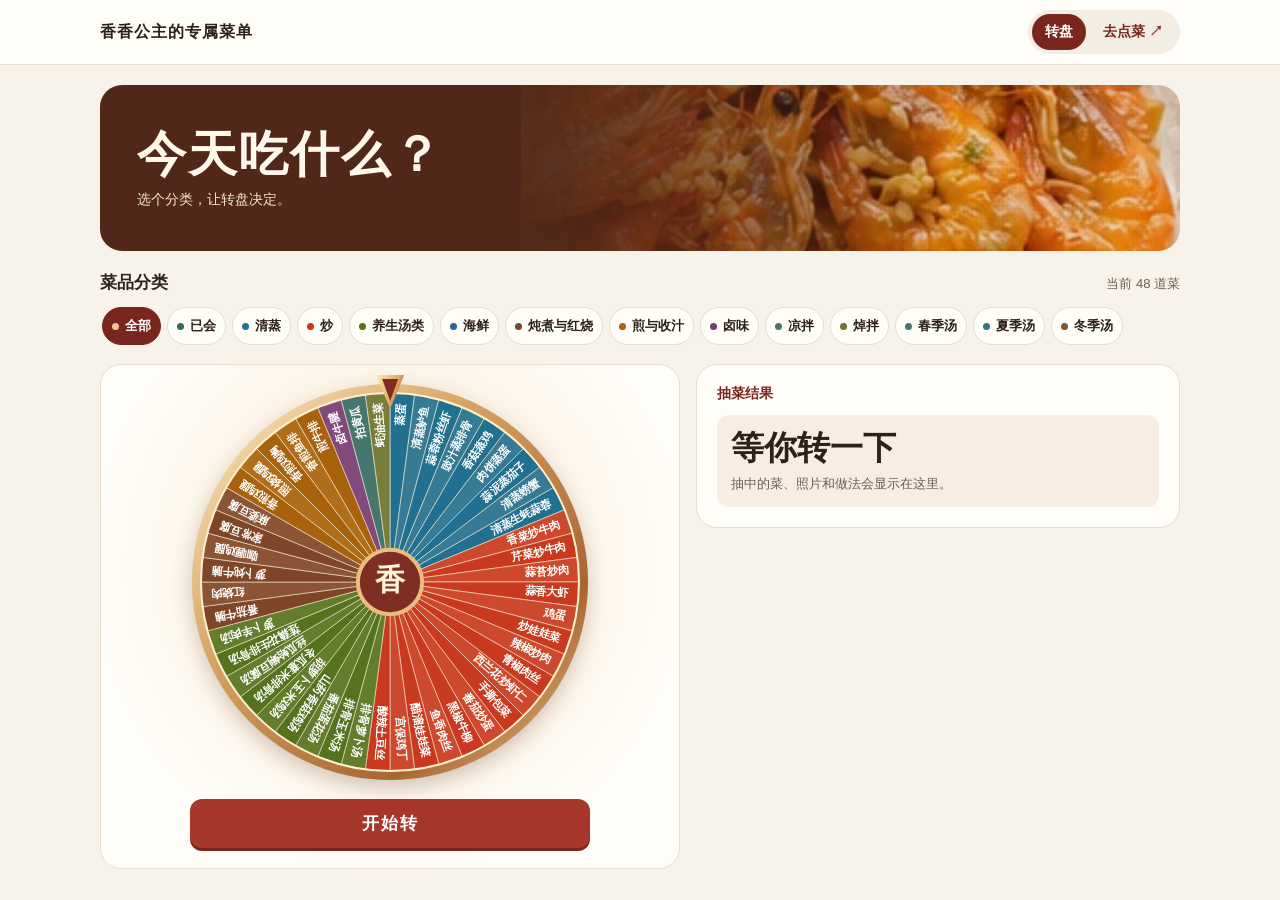
==== commit e2629651: "Refresh the dish wheel interface" ====
--- a/index.html
+++ b/index.html
@@ -4,148 +4,56 @@
 <meta charset="utf-8">
 <meta name="viewport" content="width=device-width, initial-scale=1, viewport-fit=cover">
 <title>香香公主的专属菜单</title>
-<style>
-  :root {
-    --bg: #f7f0e3;
-    --ink: #2b211a;
-    --muted: #75675a;
-    --card: #fffaf0;
-    --line: #e2d5bf;
-    --accent: #c8391f;
-  }
-  * { box-sizing: border-box; -webkit-tap-highlight-color: transparent; }
-  html { -webkit-text-size-adjust: 100%; }
-  body {
-    margin: 0;
-    background: var(--bg);
-    color: var(--ink);
-    font-family: -apple-system, BlinkMacSystemFont, "PingFang SC", "Microsoft YaHei", sans-serif;
-  }
-  main {
-    max-width: 440px;
-    margin: 0 auto;
-    padding: 20px 16px calc(24px + env(safe-area-inset-bottom));
-  }
-  h1 { margin: 0; font-size: 30px; letter-spacing: 2px; text-align: center; }
-  .count { margin: 4px 0 14px; color: var(--muted); font-size: 14px; text-align: center; }
-  .wheel-wrap { position: relative; width: 100%; max-width: 380px; margin: 0 auto; }
-  canvas { display: block; width: 100%; aspect-ratio: 1; }
-  .pointer {
-    position: absolute;
-    top: -6px;
-    left: 50%;
-    width: 30px;
-    height: 36px;
-    transform: translateX(-50%);
-    background: var(--ink);
-    clip-path: polygon(0 0, 100% 0, 50% 100%);
-  }
-  .result {
-    min-height: 92px;
-    margin-top: 14px;
-    padding: 12px 16px;
-    background: var(--card);
-    border: 1px solid var(--line);
-    border-radius: 14px;
-    text-align: center;
-  }
-  .result .name { font-size: 28px; font-weight: 700; line-height: 1.3; }
-  .result .sub { margin-top: 2px; color: var(--muted); font-size: 14px; line-height: 1.5; }
-  .result .photo {
-    display: block;
-    width: 100%;
-    max-width: 240px;
-    aspect-ratio: 1;
-    margin: 10px auto 0;
-    border-radius: 10px;
-    object-fit: cover;
-  }
-  .result .photo[hidden] { display: none; }
-  .recipe {
-    margin-top: 12px;
-    padding-top: 10px;
-    border-top: 1px solid var(--line);
-    text-align: left;
-    line-height: 1.55;
-    overflow-wrap: anywhere;
-  }
-  .recipe summary { cursor: pointer; font-weight: 700; }
-  .recipe ol { margin: 8px 0; padding-left: 24px; }
-  .recipe li + li { margin-top: 5px; }
-  .recipe a { color: #245d75; font-size: 14px; }
-  #spin {
-    width: 100%;
-    height: 54px;
-    margin-top: 12px;
-    border: 0;
-    border-radius: 14px;
-    background: var(--accent);
-    color: #fff;
-    font: inherit;
-    font-size: 20px;
-    font-weight: 700;
-    letter-spacing: 4px;
-  }
-  #spin:disabled { opacity: .55; }
-  .chips { display: flex; flex-wrap: wrap; gap: 8px; margin-top: 16px; }
-  .chip {
-    display: inline-flex;
-    align-items: center;
-    gap: 6px;
-    min-height: 40px;
-    padding: 0 12px;
-    border: 1px solid var(--line);
-    border-radius: 20px;
-    background: var(--card);
-    color: var(--ink);
-    font: inherit;
-    font-size: 15px;
-  }
-  .chip i { width: 10px; height: 10px; border-radius: 50%; background: var(--c); }
-  .chip[aria-pressed="true"] { background: var(--ink); border-color: var(--ink); color: #fff; }
-  .chip:disabled { opacity: .55; }
-  .order-entry {
-    display: block;
-    margin-top: 16px;
-    padding: 12px;
-    border: 1px solid var(--line);
-    border-radius: 14px;
-    background: var(--card);
-    color: var(--ink);
-    font-weight: 700;
-    text-align: center;
-    text-decoration: none;
-  }
-  :focus-visible { outline: 3px solid #2b7a99; outline-offset: 2px; }
-</style>
+<link rel="stylesheet" href="./wheel.css">
 </head>
 <body>
-<main>
-  <h1>香香公主的专属菜单</h1>
-  <p class="count" id="count"></p>
-
-  <div class="wheel-wrap">
-    <canvas id="wheel" role="img" aria-label="菜品转盘"></canvas>
-    <div class="pointer" aria-hidden="true"></div>
+<header class="site-header">
+  <div class="shell header-inner">
+    <span class="brand">香香公主的专属菜单</span>
+    <nav class="page-nav" aria-label="菜单功能">
+      <a href="./index.html" aria-current="page">转盘</a>
+      <a href="./order.html">去点菜 <span aria-hidden="true">↗</span></a>
+    </nav>
   </div>
-
-  <div class="result">
-    <div aria-live="polite">
-      <div class="name" id="name">转一下</div>
-      <div class="sub" id="sub">转到什么，今天就做什么</div>
+</header>
+
+<main class="shell">
+  <section class="hero" aria-labelledby="page-title">
+    <h1 id="page-title">今天吃什么？</h1>
+    <p>选个分类，让转盘决定。</p>
+  </section>
+
+  <section class="filters" aria-labelledby="filter-title">
+    <div class="section-heading">
+      <h2 id="filter-title">菜品分类</h2>
+      <p class="count" id="count" role="status"></p>
     </div>
-    <img class="photo" id="dish-photo" alt="" decoding="async" hidden>
-    <details class="recipe" id="recipe" hidden>
-      <summary>制作步骤</summary>
-      <ol id="recipe-steps"></ol>
-      <a id="recipe-source" target="_blank" rel="noopener noreferrer">查看参考菜谱</a>
-    </details>
+    <div class="chips" id="chips" role="group" aria-label="筛选转盘菜品"></div>
+  </section>
+
+  <div class="wheel-layout">
+    <section class="stage" aria-label="随机转盘">
+      <div class="wheel-wrap">
+        <canvas id="wheel" role="img" aria-label="菜品转盘"></canvas>
+        <div class="pointer" aria-hidden="true"></div>
+      </div>
+      <button id="spin" type="button">开始转</button>
+    </section>
+
+    <section class="result" aria-labelledby="result-title">
+      <h2 id="result-title">抽菜结果</h2>
+      <div class="result-copy" aria-live="polite">
+        <div class="name" id="name">等你转一下</div>
+        <div class="sub" id="sub">抽中的菜、照片和做法会显示在这里。</div>
+      </div>
+      <img class="photo" id="dish-photo" alt="" decoding="async" hidden>
+      <details class="recipe" id="recipe" hidden>
+        <summary>制作步骤</summary>
+        <ol id="recipe-steps"></ol>
+        <a id="recipe-source" target="_blank" rel="noopener noreferrer">查看参考菜谱</a>
+      </details>
+    </section>
   </div>
-
-  <button id="spin" type="button">开始转</button>
-
-  <div class="chips" id="chips"></div>
-  <a class="order-entry" href="./order.html">去点菜 →</a>
 </main>
 
 <script src="./recipe-steps.js"></script>
@@ -192,9 +100,20 @@
 function draw() {
   const size = state.size;
   if (!size) return;
-  const c = size / 2, r = c - 4, n = current.length, step = TAU / n;
+  const c = size / 2, r = c - 11, n = current.length, step = TAU / n;
+  const longest = Math.max(...current.map(d => d.name.length));
   ctx.setTransform(canvas.width / size, 0, 0, canvas.height / size, 0, 0);
   ctx.clearRect(0, 0, size, size);
+
+  const rim = ctx.createLinearGradient(0, 0, size, size);
+  rim.addColorStop(0, "#fff0c9");
+  rim.addColorStop(.38, "#d6a362");
+  rim.addColorStop(.75, "#a86532");
+  rim.addColorStop(1, "#f2cc8e");
+  ctx.beginPath();
+  ctx.arc(c, c, c - 2, 0, TAU);
+  ctx.fillStyle = rim;
+  ctx.fill();
 
   for (let i = 0; i < n; i++) {
     const a = -Math.PI / 2 + state.rot + i * step;
@@ -204,14 +123,13 @@
     ctx.closePath();
     ctx.fillStyle = current[i].color;
     ctx.fill();
-    if (i % 2) { ctx.fillStyle = "rgba(0,0,0,.16)"; ctx.fill(); }
-    ctx.strokeStyle = "rgba(255,250,240,.75)";
-    ctx.lineWidth = 1;
+    if (i % 2) { ctx.fillStyle = "rgba(255,231,191,.09)"; ctx.fill(); }
+    ctx.strokeStyle = "rgba(255,249,231,.68)";
+    ctx.lineWidth = .8;
     ctx.stroke();
 
     const textEnd = r - 10;
     const textMax = textEnd - r * 0.24;
-    const longest = Math.max(...current.map(d => d.name.length));
     let font = Math.min(20, textEnd * step / (1.15 + longest * step));
     ctx.save();
     ctx.translate(c, c);
@@ -231,17 +149,23 @@
 
   ctx.beginPath();
   ctx.arc(c, c, r, 0, TAU);
-  ctx.strokeStyle = "#2b211a";
+  ctx.strokeStyle = "#fff0cd";
+  ctx.lineWidth = 2;
+  ctx.stroke();
+
+  ctx.beginPath();
+  ctx.arc(c, c, r * 0.17, 0, TAU);
+  ctx.fillStyle = "#7e2e23";
+  ctx.fill();
+  ctx.strokeStyle = "#e9bc7f";
   ctx.lineWidth = 4;
   ctx.stroke();
 
-  ctx.beginPath();
-  ctx.arc(c, c, r * 0.17, 0, TAU);
-  ctx.fillStyle = "#fffaf0";
-  ctx.fill();
-  ctx.strokeStyle = "#2b211a";
-  ctx.lineWidth = 3;
-  ctx.stroke();
+  ctx.fillStyle = "#fff3da";
+  ctx.font = "700 " + Math.round(r * .16) + "px 'Songti SC', SimSun, serif";
+  ctx.textAlign = "center";
+  ctx.textBaseline = "middle";
+  ctx.fillText("香", c, c);
 }
 
 function resize() {
@@ -291,8 +215,8 @@
 
 function resetResult() {
   hideDishDetails();
-  nameEl.textContent = "转一下";
-  subEl.textContent = "转到什么，今天就做什么";
+  nameEl.textContent = "等你转一下";
+  subEl.textContent = "抽中的菜、照片和做法会显示在这里。";
   spinBtn.textContent = "开始转";
 }
 
@@ -311,8 +235,8 @@
 
   setBusy(true);
   hideDishDetails();
-  nameEl.textContent = "……";
-  subEl.textContent = "看看今天吃什么";
+  nameEl.textContent = "转盘转动中";
+  subEl.textContent = "等指针停下，就知道吃什么。";
 
   function frame(now) {
     const p = Math.min(1, (now - t0) / duration);
@@ -338,8 +262,9 @@
     b.append(dot, cat.name);
     b.addEventListener("click", () => {
       state.category = cat.name;
+      chipsEl.querySelector('[aria-pressed="true"]')?.setAttribute("aria-pressed", "false");
+      b.setAttribute("aria-pressed", "true");
       applyFilter();
-      renderChips();
     });
     chipsEl.appendChild(b);
   });
--- a/wheel.css
+++ b/wheel.css
@@ -0,0 +1,166 @@
+:root {
+  color-scheme: light;
+  --paper: #f8f3ea;
+  --surface: #fffdf8;
+  --ink: #2e201b;
+  --muted: #6f5b51;
+  --line: #e8ddd0;
+  --red: #a7372a;
+  --red-dark: #79271e;
+  --serif: "Songti SC", "Noto Serif CJK SC", SimSun, serif;
+  font-family: -apple-system, BlinkMacSystemFont, "PingFang SC", "Microsoft YaHei", sans-serif;
+  background: var(--paper);
+  color: var(--ink);
+  -webkit-text-size-adjust: 100%;
+}
+* { box-sizing: border-box; }
+body { margin: 0; }
+a { color: inherit; }
+button { font: inherit; cursor: pointer; }
+button:disabled { cursor: default; }
+:focus-visible { outline: 2px solid var(--red); outline-offset: 3px; }
+.shell { width: min(1080px, calc(100% - 48px)); margin: 0 auto; }
+
+.site-header { background: var(--surface); border-bottom: 1px solid var(--line); }
+.header-inner { display: flex; align-items: center; justify-content: space-between; gap: 10px; min-height: 64px; }
+.brand { font-size: 16px; font-weight: 750; letter-spacing: .06em; }
+.page-nav { display: flex; flex: 0 0 auto; align-items: center; gap: 4px; padding: 4px; border-radius: 999px; background: #f4ede3; }
+.page-nav a {
+  display: inline-flex;
+  gap: 4px;
+  align-items: center;
+  padding: 9px 13px;
+  border-radius: 999px;
+  color: var(--red-dark);
+  text-decoration: none;
+  font-size: 14px;
+  font-weight: 650;
+  white-space: nowrap;
+}
+.page-nav a[aria-current] { background: var(--red-dark); color: #fff; }
+.page-nav a:hover:not([aria-current]) { background: #f1ded2; }
+
+main.shell { padding: 20px 0 calc(28px + env(safe-area-inset-bottom)); }
+.hero {
+  min-height: 166px;
+  display: grid;
+  align-content: center;
+  gap: 8px;
+  padding: 26px 37px;
+  border-radius: 22px;
+  overflow: hidden;
+  color: #fff8eb;
+  background-color: #502718;
+  background-image: linear-gradient(90deg, #502718 24%, #502718ec 43%, #5027181a 78%),
+    url("./photos/garlic-prawns.webp");
+  background-repeat: no-repeat;
+  background-position: center, right 49%;
+  background-size: cover, 61% auto;
+}
+.hero h1 { margin: 0; font: 750 clamp(29px, 4.5vw, 49px)/1.15 var(--serif); letter-spacing: .04em; }
+.hero p { margin: 0; color: #f9e5cc; font-size: 14px; }
+
+.filters { margin: 20px 0 14px; }
+.section-heading { display: flex; align-items: baseline; justify-content: space-between; gap: 10px; margin-bottom: 8px; }
+.section-heading h2 { margin: 0; font-size: 17px; }
+.count { margin: 0; color: var(--muted); font-size: 13px; white-space: nowrap; }
+.chips { display: flex; flex-wrap: wrap; gap: 6px; padding: 5px 2px; }
+.chip {
+  display: inline-flex;
+  flex: 0 0 auto;
+  align-items: center;
+  gap: 6px;
+  min-height: 38px;
+  padding: 0 9px;
+  border: 1px solid var(--line);
+  border-radius: 999px;
+  background: var(--surface);
+  color: var(--ink);
+  font-size: 13px;
+  font-weight: 650;
+  white-space: nowrap;
+}
+.chip i { width: 7px; height: 7px; border-radius: 50%; background: var(--c); }
+.chip:hover { border-color: #ab7364; }
+.chip[aria-pressed="true"] { border-color: var(--red-dark); background: var(--red-dark); color: #fff; }
+.chip[aria-pressed="true"] i { background: #f0c78e; }
+.chip:disabled { opacity: .65; }
+
+.wheel-layout { display: grid; grid-template-columns: minmax(0, 1.2fr) minmax(0, 1fr); align-items: start; gap: 16px; }
+.stage, .result { min-width: 0; border: 1px solid var(--line); border-radius: 21px; background: var(--surface); }
+.stage {
+  display: grid;
+  justify-items: center;
+  gap: 17px;
+  padding: 17px 21px 20px;
+  background: radial-gradient(ellipse at 50% 40%, #f7e6ce 0%, var(--surface) 72%);
+}
+.wheel-wrap { position: relative; width: min(100%, 400px); margin: 0 auto; }
+canvas { display: block; width: 100%; aspect-ratio: 1; border-radius: 50%; filter: drop-shadow(0 8px 10px #5e352442); }
+.pointer {
+  position: absolute;
+  top: -7px;
+  left: 50%;
+  width: 28px;
+  height: 34px;
+  transform: translateX(-50%);
+  background: linear-gradient(110deg, #ffedbb, #e7aa64 57%, #814423);
+  clip-path: polygon(0 0, 100% 0, 50% 100%);
+  pointer-events: none;
+}
+.pointer::after {
+  content: "";
+  position: absolute;
+  inset: 4px 6px 8px;
+  background: #7e2e23;
+  clip-path: polygon(0 0, 100% 0, 50% 100%);
+}
+#spin {
+  width: min(100%, 400px);
+  min-height: 49px;
+  border: 0;
+  border-radius: 12px;
+  background: var(--red);
+  color: #fff;
+  font-size: 17px;
+  font-weight: 750;
+  letter-spacing: .1em;
+  box-shadow: 0 3px 0 var(--red-dark);
+}
+#spin:hover:not(:disabled) { background: var(--red-dark); }
+#spin:active:not(:disabled) { transform: translateY(2px); box-shadow: 0 1px 0 var(--red-dark); }
+#spin:disabled { opacity: .68; }
+
+.result { padding: 20px; }
+.result h2 { margin: 0 0 12px; color: var(--red-dark); font-size: 14px; }
+.result-copy { padding: 13px 14px; border-radius: 12px; background: #f7ede2; overflow-wrap: anywhere; }
+.name { font: 750 clamp(22px, 4vw, 33px)/1.25 var(--serif); }
+.sub { margin-top: 5px; color: var(--muted); font-size: 13px; line-height: 1.5; }
+.photo { display: block; width: 100%; aspect-ratio: 4 / 3; margin-top: 12px; border-radius: 13px; object-fit: cover; }
+.photo[hidden] { display: none; }
+.recipe { margin-top: 12px; padding-top: 10px; border-top: 1px solid var(--line); line-height: 1.55; overflow-wrap: anywhere; }
+.recipe summary { cursor: pointer; min-height: 32px; color: var(--red-dark); font-weight: 700; }
+.recipe ol { margin: 6px 0 10px; padding-left: 24px; }
+.recipe li + li { margin-top: 5px; }
+.recipe a { color: var(--red-dark); font-size: 14px; text-underline-offset: 3px; }
+
+@media (max-width: 720px) {
+  .shell { width: calc(100% - 28px); }
+  .header-inner { min-height: 53px; }
+  .brand { font-size: 13px; letter-spacing: .02em; }
+  .page-nav a { font-size: 12px; padding: 8px 9px; }
+  main.shell { padding-top: 12px; }
+  .hero { min-height: 113px; gap: 6px; padding: 15px 18px; border-radius: 16px; background-size: cover, 64% auto; }
+  .hero p { font-size: 13px; }
+  .filters { margin: 13px 0 9px; }
+  .section-heading { margin-bottom: 3px; }
+  .section-heading h2 { font-size: 15px; }
+  .chips { flex-wrap: nowrap; overflow-x: auto; padding-bottom: 6px; scrollbar-width: thin; scrollbar-color: #c9a696 transparent; }
+  .wheel-layout { grid-template-columns: minmax(0, 1fr); gap: 10px; }
+  .stage, .result { border-radius: 16px; }
+  .stage { gap: 9px; padding: 12px 13px 13px; }
+  .wheel-wrap { max-width: min(340px, 42svh); }
+  .result { padding: 12px; }
+  .result h2 { margin-bottom: 7px; }
+  .result-copy { padding: 9px 11px; }
+}
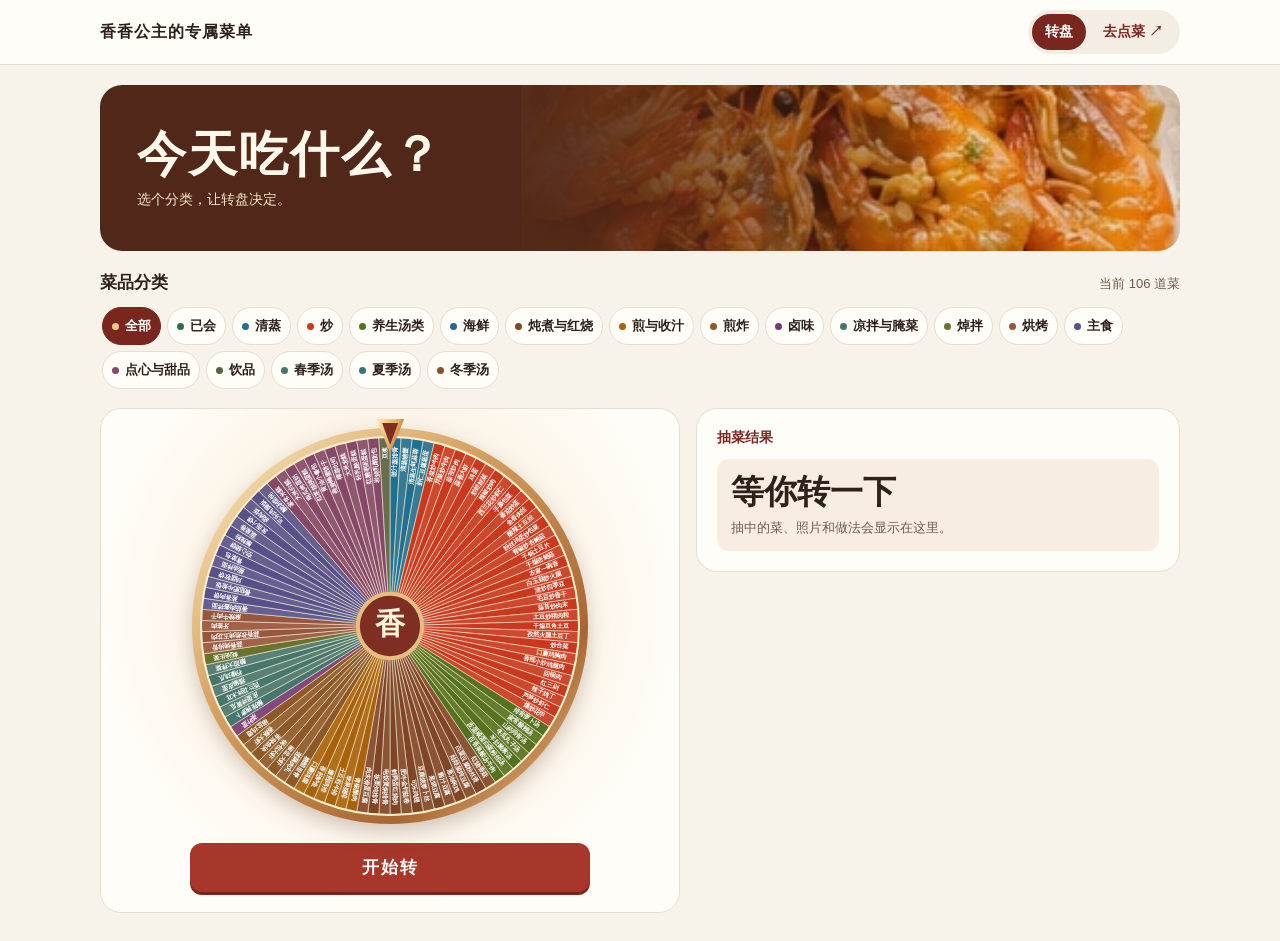
==== commit 7bd33bae: "Refresh menu with categorized Xiachufang popular dishes" ====
--- a/index.html
+++ b/index.html
@@ -56,8 +56,8 @@
   </div>
 </main>
 
-<script src="./recipe-steps.js"></script>
-<script src="./catalog.js"></script>
+<script src="./recipe-steps.js?v=popular"></script>
+<script src="./catalog.js?v=popular"></script>
 <script>
 const TAU = Math.PI * 2;
 const canvas = document.getElementById("wheel");
@@ -80,6 +80,7 @@
     const saved = JSON.parse(localStorage.getItem("what-to-eat") || "{}");
     const renamed = new Map([
       ["快炒", "炒"], ["蒸", "清蒸"], ["压力炖", "炖煮与红烧"], ["煎和收汁", "煎与收汁"],
+      ["凉拌", "凉拌与腌菜"],
     ]);
     const category = renamed.get(saved.category) || saved.category;
     if (FILTERS.some(filter => filter.name === category)) state.category = category;
@@ -128,6 +129,7 @@
     ctx.lineWidth = .8;
     ctx.stroke();
 
+    if (step * r < 9) continue;
     const textEnd = r - 10;
     const textMax = textEnd - r * 0.24;
     let font = Math.min(20, textEnd * step / (1.15 + longest * step));
@@ -198,6 +200,7 @@
       return item;
     }));
     sourceEl.href = RECIPE_SOURCES[photo];
+    sourceEl.textContent = sourceEl.pathname === "/search/" ? "在下厨房查同款" : "查看参考菜谱";
     recipeEl.hidden = false;
   }
 }
